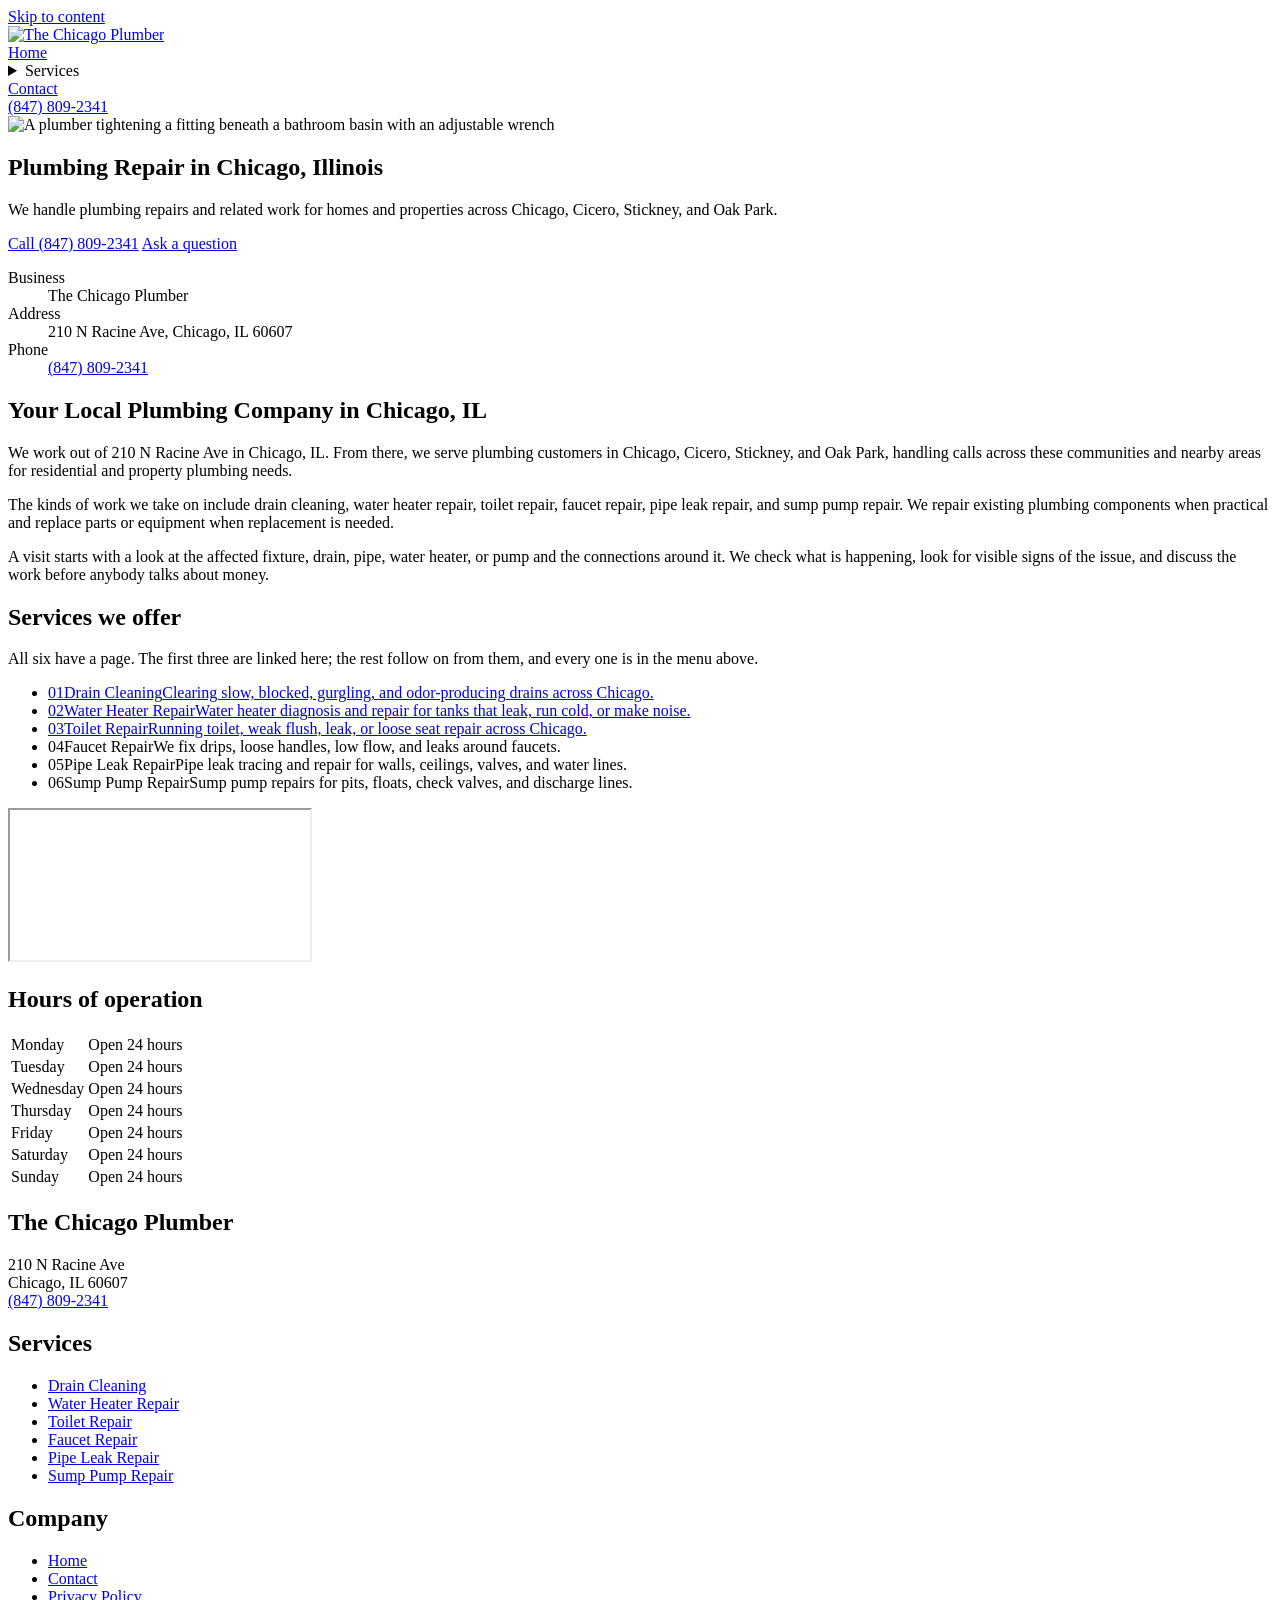
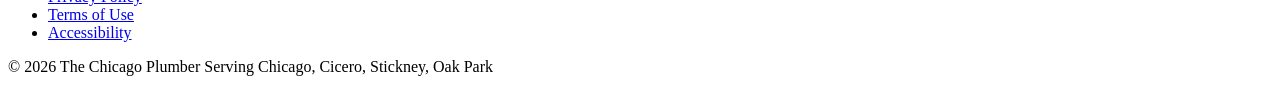
==== index.html @ 6c0dc8a8 "Create the site" ====
<!DOCTYPE html>
<html lang="en">
<head>
<meta charset="utf-8">
<meta name="viewport" content="width=device-width, initial-scale=1">
<title>The Chicago Plumber | Chicago, IL Plumbing</title>
<meta name="description" content="The Chicago Plumber provides drain, water heater, toilet, faucet, pipe leak, and sump pump repair in Chicago, IL, Cicero, Stickney, and Oak Park for local service.">
<link rel="canonical" href="https://7-y.xyz/the-chicago-plumber/">
<meta property="og:type" content="website">
<meta property="og:title" content="The Chicago Plumber | Chicago, IL Plumbing">
<meta property="og:description" content="The Chicago Plumber provides drain, water heater, toilet, faucet, pipe leak, and sump pump repair in Chicago, IL, Cicero, Stickney, and Oak Park for local service.">
<meta property="og:url" content="https://7-y.xyz/the-chicago-plumber/">
<link rel="stylesheet" href="assets/site.css">
<script type="application/ld+json">{"@context":"https://schema.org","@type":"Plumber","name":"The Chicago Plumber","url":"https://7-y.xyz/the-chicago-plumber/","address":{"@type":"PostalAddress","streetAddress":"210 N Racine Ave","addressLocality":"Chicago","addressRegion":"IL","postalCode":"60607","addressCountry":"US"},"telephone":"(847) 809-2341","image":"https://7-y.xyz/the-chicago-plumber/assets/hero-4.webp","areaServed":["Chicago","Cicero","Stickney","Oak Park"]}</script>
</head>
<body>

<a class="ledger-skip" href="#main">Skip to content</a>
<header class="ledger-head"><div class="ledger-shell ledger-head__row">
  <a class="ledger-brand" href="./">
    <img class="ledger-brand__mark" src="assets/logo.png" alt="The Chicago Plumber">
  </a>
  <nav class="ledger-menu" aria-label="Main">
    <a href="./" aria-current="page">Home</a>
    <details class="ledger-drop">
      <summary>Services</summary>
      <ul class="ledger-drop__list">
        <li class="ledger-drop__all"><a href="./#services">All services</a></li>
        <li><a href="drain-cleaning/">Drain Cleaning</a></li><li><a href="water-heater-repair/">Water Heater Repair</a></li><li><a href="toilet-repair/">Toilet Repair</a></li><li><a href="faucet-repair/">Faucet Repair</a></li><li><a href="pipe-leak-repair/">Pipe Leak Repair</a></li><li><a href="sump-pump-repair/">Sump Pump Repair</a></li>
      </ul>
    </details>
    <a href="contact/">Contact</a>
  </nav>
  <a class="ledger-ring" href="tel:+18478092341">(847) 809-2341</a>
</div></header>
<main id="main">


<section class="ledger-hero">
  <div class="ledger-hero__band">
    <img src="assets/hero-1.webp" width="1200" height="800" alt="A plumber tightening a fitting beneath a bathroom basin with an adjustable wrench"
         loading="eager" fetchpriority="high" decoding="async">
  </div>
  <div class="ledger-shell">
    <div class="ledger-hero__card">
      <h1>Plumbing Repair in Chicago, Illinois</h1>
      <p>We handle plumbing repairs and related work for homes and properties across Chicago, Cicero, Stickney, and Oak Park.</p>
      <p class="ledger-acts">
        <a class="ledger-act ledger-act--fill" href="tel:+18478092341">Call (847) 809-2341</a>
        <a class="ledger-act ledger-act--line" href="contact/">Ask a question</a>
      </p>
    </div>
  </div>
</section>

<div class="ledger-shell">
  <dl class="ledger-nap">
    <div><dt>Business</dt><dd>The Chicago Plumber</dd></div>
    <div><dt>Address</dt><dd>210 N Racine Ave, Chicago, IL 60607</dd></div>
    <div><dt>Phone</dt><dd><a href="tel:+18478092341">(847) 809-2341</a></dd></div>
  </dl>
</div>

<section class="ledger-block"><div class="ledger-shell">
  <div class="ledger-about">
    <h2>Your Local Plumbing Company in Chicago, IL</h2>
    <div class="ledger-about__text">
      <p>We work out of 210 N Racine Ave in Chicago, IL. From there, we serve plumbing customers in Chicago, Cicero, Stickney, and Oak Park, handling calls across these communities and nearby areas for residential and property plumbing needs.</p>
      <p>The kinds of work we take on include drain cleaning, water heater repair, toilet repair, faucet repair, pipe leak repair, and sump pump repair. We repair existing plumbing components when practical and replace parts or equipment when replacement is needed.</p>
      <p>A visit starts with a look at the affected fixture, drain, pipe, water heater, or pump and the connections around it. We check what is happening, look for visible signs of the issue, and discuss the work before anybody talks about money.</p>
    </div>
  </div>
</div></section>

<section class="ledger-block" id="services" style="padding-top:0"><div class="ledger-shell">
  <div class="ledger-block__lede">
    <h2>Services we offer</h2>
    <p>All six have a page. The first three are linked here; the rest follow
       on from them, and every one is in the menu above.</p>
  </div>
  <ul class="ledger-list"><li><a href="drain-cleaning/"><span class="ledger-list__n">01</span><span><span class="ledger-list__name">Drain Cleaning</span><span class="ledger-list__sub">Clearing slow, blocked, gurgling, and odor-producing drains across Chicago.</span></span></a></li><li><a href="water-heater-repair/"><span class="ledger-list__n">02</span><span><span class="ledger-list__name">Water Heater Repair</span><span class="ledger-list__sub">Water heater diagnosis and repair for tanks that leak, run cold, or make noise.</span></span></a></li><li><a href="toilet-repair/"><span class="ledger-list__n">03</span><span><span class="ledger-list__name">Toilet Repair</span><span class="ledger-list__sub">Running toilet, weak flush, leak, or loose seat repair across Chicago.</span></span></a></li><li><span class="ledger-list__row"><span class="ledger-list__n">04</span><span><span class="ledger-list__name">Faucet Repair</span><span class="ledger-list__sub">We fix drips, loose handles, low flow, and leaks around faucets.</span></span></span></li><li><span class="ledger-list__row"><span class="ledger-list__n">05</span><span><span class="ledger-list__name">Pipe Leak Repair</span><span class="ledger-list__sub">Pipe leak tracing and repair for walls, ceilings, valves, and water lines.</span></span></span></li><li><span class="ledger-list__row"><span class="ledger-list__n">06</span><span><span class="ledger-list__name">Sump Pump Repair</span><span class="ledger-list__sub">Sump pump repairs for pits, floats, check valves, and discharge lines.</span></span></span></li></ul>
</div></section>

<section class="ledger-block" id="visit" style="padding-top:0"><div class="ledger-shell">
  <div class="ledger-visit">
<div class="ledger-map">
  <iframe title="Map showing The Chicago Plumber" loading="lazy"
    referrerpolicy="no-referrer-when-downgrade"
    src="https://www.google.com/maps?q=210%20N%20Racine%20Ave%2C%20Chicago%2C%20IL%2060607&amp;z=15&amp;output=embed"></iframe>
</div>
<div class="ledger-hours">
  <h2>Hours of operation</h2>
  <table><tr><td>Monday</td><td>Open 24 hours</td></tr><tr><td>Tuesday</td><td>Open 24 hours</td></tr><tr><td>Wednesday</td><td>Open 24 hours</td></tr><tr><td>Thursday</td><td>Open 24 hours</td></tr><tr><td>Friday</td><td>Open 24 hours</td></tr><tr><td>Saturday</td><td>Open 24 hours</td></tr><tr><td>Sunday</td><td>Open 24 hours</td></tr></table>
</div></div>
</div></section>

</main>

<footer class="ledger-foot"><div class="ledger-shell">
  <div class="ledger-foot__spread">
    <div>
      <h2>The Chicago Plumber</h2>
      <p>210 N Racine Ave<br>Chicago, IL 60607<br>
         <a href="tel:+18478092341">(847) 809-2341</a></p>
      
    </div>
    <div><h2>Services</h2><ul><li><a href="drain-cleaning/">Drain Cleaning</a></li><li><a href="water-heater-repair/">Water Heater Repair</a></li><li><a href="toilet-repair/">Toilet Repair</a></li><li><a href="faucet-repair/">Faucet Repair</a></li><li><a href="pipe-leak-repair/">Pipe Leak Repair</a></li><li><a href="sump-pump-repair/">Sump Pump Repair</a></li></ul></div>
    <div><h2>Company</h2><ul>
      <li><a href="./">Home</a></li><li><a href="contact/">Contact</a></li><li><a href="privacy-policy/">Privacy Policy</a></li><li><a href="terms-of-use/">Terms of Use</a></li><li><a href="accessibility/">Accessibility</a></li>
    </ul></div>
  </div>
  <p class="ledger-foot__base">
    <span>&copy; 2026 The Chicago Plumber</span>
    <span>Serving Chicago, Cicero, Stickney, Oak Park</span>
  </p>
</div></footer>
</body>
</html>
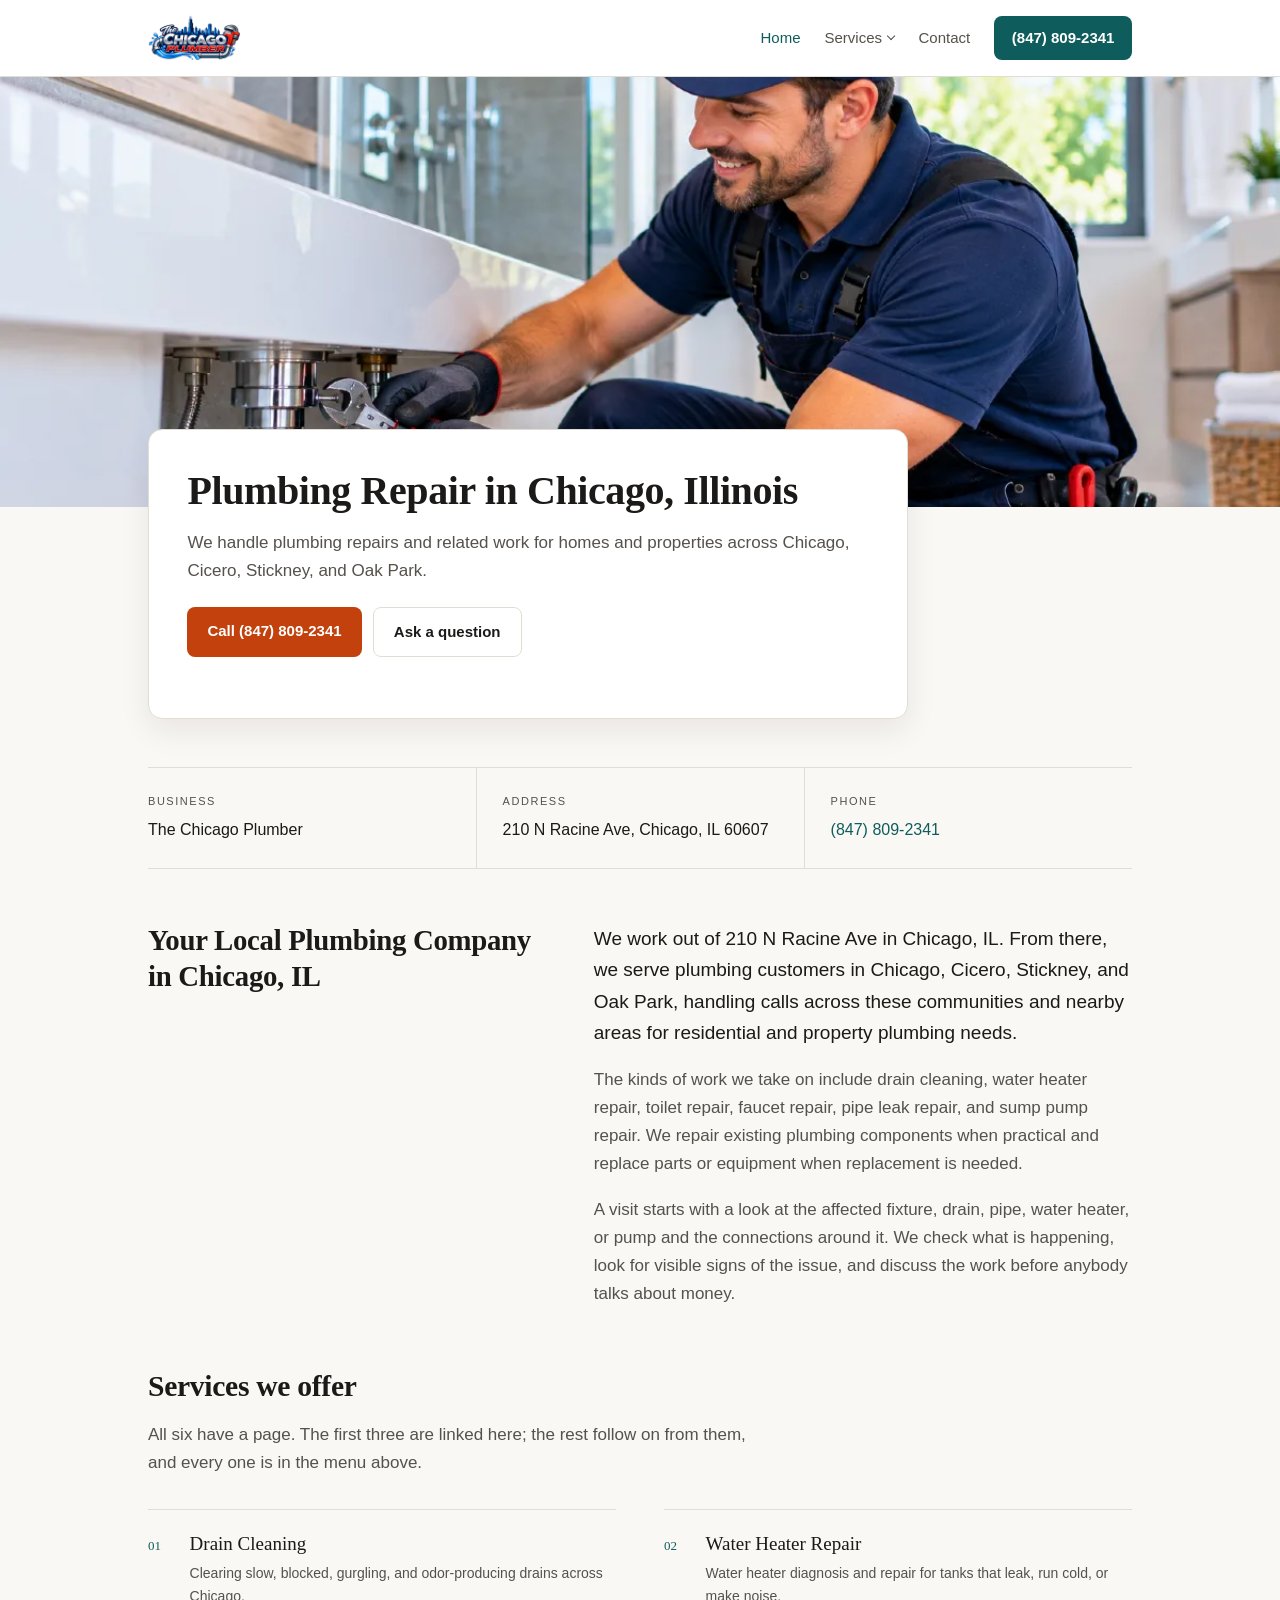
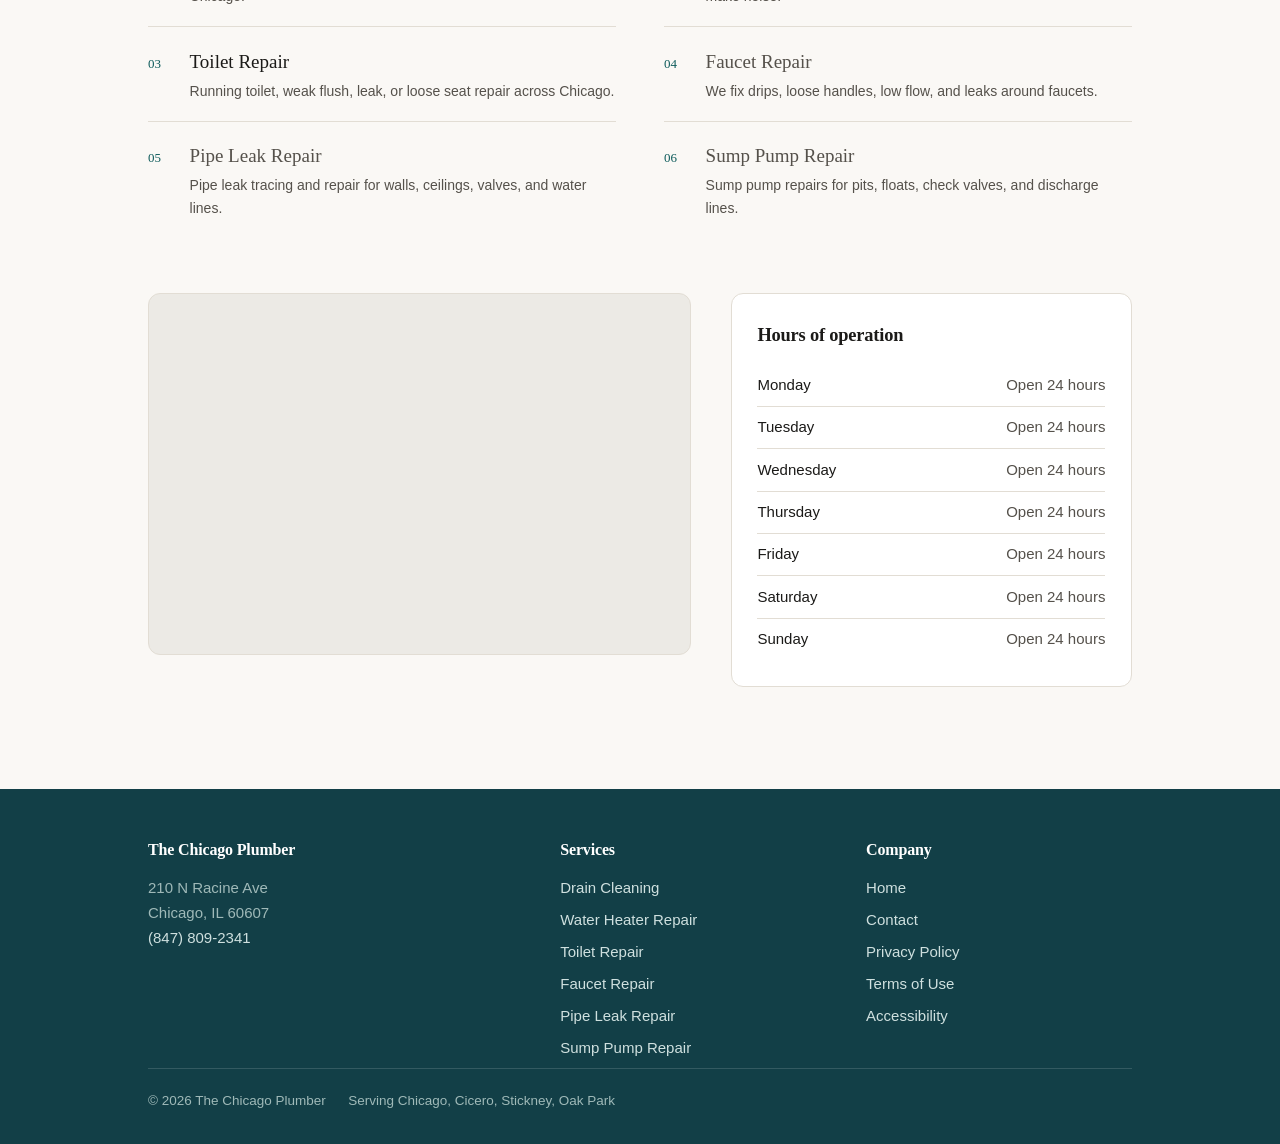
==== commit 4f36369e: "Publish The Chicago Plumber" ====
--- a/index.html
+++ b/index.html
@@ -11,6 +11,7 @@
 <meta property="og:description" content="The Chicago Plumber provides drain, water heater, toilet, faucet, pipe leak, and sump pump repair in Chicago, IL, Cicero, Stickney, and Oak Park for local service.">
 <meta property="og:url" content="https://7-y.xyz/the-chicago-plumber/">
 <link rel="stylesheet" href="assets/site.css">
+<meta name="google-site-verification" content="tL7XoaATLBn7eUr3jb_0nby5cy0ZdhgzSgJwIeB903M">
 <script type="application/ld+json">{"@context":"https://schema.org","@type":"Plumber","name":"The Chicago Plumber","url":"https://7-y.xyz/the-chicago-plumber/","address":{"@type":"PostalAddress","streetAddress":"210 N Racine Ave","addressLocality":"Chicago","addressRegion":"IL","postalCode":"60607","addressCountry":"US"},"telephone":"(847) 809-2341","image":"https://7-y.xyz/the-chicago-plumber/assets/hero-4.webp","areaServed":["Chicago","Cicero","Stickney","Oak Park"]}</script>
 </head>
 <body>
--- a/assets/site.css
+++ b/assets/site.css
@@ -0,0 +1,185 @@
+:root{
+  --lg-ink:#1b1a18; --lg-soft:#55514b; --lg-rule:#e2ddd4;
+  --lg-paper:#faf8f5; --lg-card:#fff;
+  --lg-accent:#0f5c5c; --lg-warm:#c2410c;
+  --lg-gutter:clamp(1.25rem,4vw,3rem);
+}
+*{box-sizing:border-box}
+body{margin:0;background:var(--lg-paper);color:var(--lg-ink);
+  font:17px/1.65 -apple-system,BlinkMacSystemFont,"Segoe UI",Roboto,Helvetica,Arial,sans-serif;
+  -webkit-font-smoothing:antialiased}
+h1,h2,h3{font-family:Georgia,"Iowan Old Style","Times New Roman",serif;
+  font-weight:600;letter-spacing:-.01em;margin:0}
+a{color:var(--lg-accent)}
+img{max-width:100%;display:block}
+.ledger-shell{max-width:1080px;margin:0 auto;padding:0 var(--lg-gutter)}
+.ledger-skip{position:absolute;left:-9999px}
+.ledger-skip:focus{left:1rem;top:1rem;background:#fff;padding:.6rem 1rem;z-index:99}
+
+/* header */
+.ledger-head{background:var(--lg-card);border-bottom:1px solid var(--lg-rule);position:sticky;top:0;z-index:9}
+.ledger-head__row{display:flex;align-items:center;gap:1.5rem;min-height:76px}
+.ledger-brand{display:flex;align-items:center;gap:.7rem;margin-right:auto;text-decoration:none;color:inherit}
+.ledger-brand__glyph{width:42px;height:42px;border-radius:9px;background:var(--lg-accent);color:#fff;
+  display:grid;place-items:center;font-family:Georgia,serif;font-size:19px;flex:0 0 auto}
+/* THE HEIGHT IS FIXED AND THE WIDTH FOLLOWS THE LOGO. It was a 42px SQUARE
+   with object-fit:contain, which letterboxes a wide lockup — a 400x90 logo
+   drew at about 42x9 and read as a smudge. Most trade logos are wider than
+   they are tall, so the dimension to pin is the height.
+   max-width keeps a very wide one from pushing the menu off the row. */
+.ledger-brand__mark{height:46px;width:auto;max-width:min(260px,46vw);object-fit:contain;
+  object-position:left center;flex:0 0 auto}
+.ledger-brand__name{font-family:Georgia,serif;font-size:17px;line-height:1.2}
+.ledger-brand__name small{display:block;font-family:inherit;font-size:12px;color:var(--lg-soft);
+  letter-spacing:.08em;text-transform:uppercase}
+.ledger-menu{display:flex;align-items:center;gap:1.5rem;font-size:15px}
+.ledger-menu a{color:var(--lg-soft);text-decoration:none}
+.ledger-menu a:hover,.ledger-menu a[aria-current]{color:var(--lg-accent)}
+
+/* the services menu — a <details>, so it works with no JavaScript at all */
+.ledger-drop{position:relative}
+.ledger-drop>summary{list-style:none;cursor:pointer;color:var(--lg-soft);
+  display:inline-flex;align-items:center;gap:.4rem;-webkit-tap-highlight-color:transparent}
+.ledger-drop>summary::-webkit-details-marker{display:none}
+.ledger-drop>summary::after{content:"";width:.34em;height:.34em;margin-top:-.22em;
+  border-right:1.6px solid currentColor;border-bottom:1.6px solid currentColor;transform:rotate(45deg)}
+.ledger-drop>summary:hover,.ledger-drop[open]>summary{color:var(--lg-accent)}
+.ledger-drop[open]>summary::after{margin-top:.1em;transform:rotate(225deg)}
+.ledger-drop>summary:focus-visible{outline:2px solid var(--lg-accent);outline-offset:4px;border-radius:3px}
+.ledger-drop__list{position:absolute;top:calc(100% + 1.15rem);left:-1.05rem;z-index:20;
+  min-width:min(264px,calc(100vw - 2.5rem));margin:0;padding:.4rem 0;list-style:none;
+  background:var(--lg-card);border:1px solid var(--lg-rule);border-radius:11px;
+  box-shadow:0 14px 34px rgba(20,16,10,.14)}
+.ledger-drop__list li{margin:0}
+.ledger-drop__list a{display:block;padding:.55rem 1.05rem;color:var(--lg-ink);font-size:15px;line-height:1.35}
+.ledger-drop__list a:hover,.ledger-drop__list a:focus{background:var(--lg-paper);color:var(--lg-accent)}
+.ledger-drop__list a[aria-current]{color:var(--lg-accent);font-weight:600}
+.ledger-drop__all a{color:var(--lg-soft);font-size:13px;letter-spacing:.07em;text-transform:uppercase}
+.ledger-ring{background:var(--lg-accent);color:#fff;text-decoration:none;font-weight:600;
+  padding:.62rem 1.1rem;border-radius:8px;font-size:15px;white-space:nowrap}
+
+/* hero */
+.ledger-hero__band{height:clamp(280px,38vw,430px);overflow:hidden;background:#d9d3c9}
+.ledger-hero__band img{width:100%;height:100%;object-fit:cover;object-position:center 42%}
+.ledger-hero__card{background:var(--lg-card);border:1px solid var(--lg-rule);border-radius:14px;
+  padding:clamp(1.5rem,4vw,2.4rem);margin-top:-78px;position:relative;max-width:760px;
+  box-shadow:0 12px 30px rgba(20,16,10,.08)}
+.ledger-hero__card h1{font-size:clamp(1.7rem,4.2vw,2.5rem);line-height:1.15}
+.ledger-hero__card p{color:var(--lg-soft);margin:.9rem 0 1.4rem}
+.ledger-acts{display:flex;gap:.7rem;flex-wrap:wrap;margin:0}
+.ledger-act{display:inline-block;text-decoration:none;font-weight:600;font-size:15px;
+  padding:.72rem 1.25rem;border-radius:8px}
+.ledger-act--fill{background:var(--lg-warm);color:#fff}
+.ledger-act--line{border:1px solid var(--lg-rule);color:var(--lg-ink)}
+
+/* name / address / phone */
+.ledger-nap{display:grid;grid-template-columns:repeat(3,1fr);margin:3rem 0 0;
+  border-top:1px solid var(--lg-rule);border-bottom:1px solid var(--lg-rule)}
+.ledger-nap>div{padding:1.5rem 1.6rem;border-left:1px solid var(--lg-rule)}
+.ledger-nap>div:first-child{border-left:0;padding-left:0}
+.ledger-nap dt{font-size:11px;letter-spacing:.14em;text-transform:uppercase;color:var(--lg-soft);margin-bottom:.45rem}
+.ledger-nap dd{margin:0;font-size:16px}
+.ledger-nap dd a{text-decoration:none}
+
+/* generic block */
+.ledger-block{padding:3.4rem 0}
+.ledger-block__lede{max-width:620px;margin-bottom:2rem}
+.ledger-block__lede h2{font-size:clamp(1.4rem,3vw,1.85rem)}
+.ledger-block__lede p{color:var(--lg-soft);margin:.6rem 0 0}
+
+/* who we are */
+.ledger-about{display:grid;grid-template-columns:.85fr 1.15fr;gap:3rem;align-items:start}
+.ledger-about h2{font-size:clamp(1.35rem,2.9vw,1.8rem);line-height:1.25}
+.ledger-about__text p{margin:0 0 1.1rem;color:var(--lg-soft)}
+.ledger-about__text p:first-child{font-size:19px;color:var(--lg-ink)}
+.ledger-about__text p:last-child{margin-bottom:0}
+
+/* services list */
+.ledger-list{list-style:none;margin:0;padding:0;display:grid;grid-template-columns:1fr 1fr;gap:0 3rem}
+.ledger-list li{border-top:1px solid var(--lg-rule)}
+.ledger-list a,.ledger-list__row{display:flex;gap:1rem;align-items:baseline;
+  padding:1.15rem 0;text-decoration:none;color:inherit}
+.ledger-list a:hover .ledger-list__name{color:var(--lg-accent)}
+.ledger-list__row{color:var(--lg-soft)}
+.ledger-list__row .ledger-list__name{color:var(--lg-soft)}
+.ledger-list__n{font-family:Georgia,serif;font-size:13px;color:var(--lg-accent);min-width:1.6rem}
+.ledger-list__name{font-family:Georgia,serif;font-size:19px;display:block}
+.ledger-list__sub{display:block;font-size:14px;color:var(--lg-soft);margin-top:.15rem}
+
+/* prose (service + legal pages) */
+.ledger-prose{max-width:720px}
+.ledger-prose h2{font-size:1.3rem;margin:2.4rem 0 .8rem}
+.ledger-prose h2:first-child{margin-top:0}
+.ledger-prose p{margin:0 0 1.05rem;color:var(--lg-soft)}
+.ledger-prose p.ledger-lead{font-size:19px;color:var(--lg-ink)}
+.ledger-prose ul{color:var(--lg-soft);padding-left:1.1rem}
+.ledger-prose li{margin-bottom:.5rem}
+
+/* the ring */
+.ledger-onward{border-top:1px solid var(--lg-rule);margin-top:2.8rem;padding-top:1.6rem;max-width:720px}
+.ledger-onward p{margin:0;color:var(--lg-soft)}
+
+/* map + hours */
+.ledger-visit{display:grid;grid-template-columns:1.15fr .85fr;gap:2.5rem;align-items:start}
+.ledger-map{border:1px solid var(--lg-rule);border-radius:12px;overflow:hidden;background:#eceae5}
+.ledger-map iframe{display:block;width:100%;height:360px;border:0}
+.ledger-hours{background:var(--lg-card);border:1px solid var(--lg-rule);border-radius:12px;padding:1.6rem}
+.ledger-hours h2{font-size:1.15rem;margin-bottom:.9rem}
+.ledger-hours table{width:100%;border-collapse:collapse;font-size:15px}
+.ledger-hours td{padding:.52rem 0;border-top:1px solid var(--lg-rule)}
+.ledger-hours tr:first-child td{border-top:0}
+.ledger-hours td:last-child{text-align:right;color:var(--lg-soft)}
+.ledger-hours .ledger-shut{color:#9b958c}
+
+/* contact */
+.ledger-contact{display:grid;grid-template-columns:1fr 1fr;gap:3rem;align-items:start}
+.ledger-form label{display:block;font-size:13px;letter-spacing:.06em;text-transform:uppercase;
+  color:var(--lg-soft);margin:0 0 .35rem}
+.ledger-form input,.ledger-form textarea{width:100%;font:inherit;font-size:16px;padding:.7rem .8rem;
+  border:1px solid var(--lg-rule);border-radius:8px;background:#fff;margin-bottom:1rem}
+.ledger-form textarea{min-height:140px;resize:vertical}
+.ledger-form button{font:inherit;font-weight:600;font-size:15px;padding:.75rem 1.4rem;border:0;
+  border-radius:8px;background:var(--lg-warm);color:#fff;cursor:pointer}
+.ledger-form__note{font-size:13.5px;color:var(--lg-soft);margin:.9rem 0 0}
+
+/* footer */
+.ledger-foot{background:#123f47;color:#cfe0df;margin-top:3rem;padding:3rem 0 2rem;font-size:15px}
+.ledger-foot a{color:#cfe0df;text-decoration:none}
+.ledger-foot a:hover{color:#fff;text-decoration:underline}
+.ledger-foot__spread{display:grid;grid-template-columns:1.4fr 1fr 1fr;gap:2.5rem}
+.ledger-foot h2{font-family:Georgia,serif;color:#fff;font-size:1rem;margin:0 0 .8rem;font-weight:600}
+.ledger-foot ul{list-style:none;margin:0;padding:0}
+.ledger-foot li{margin-bottom:.45rem}
+.ledger-foot p{margin:0;color:#9fb9b8}
+.ledger-badges{display:flex;gap:.6rem;margin-top:1rem}
+.ledger-badges a{width:36px;height:36px;border-radius:50%;background:rgba(255,255,255,.1);
+  display:grid;place-items:center}
+.ledger-badges a:hover{background:rgba(255,255,255,.2)}
+.ledger-badges svg{width:17px;height:17px;fill:#fff;display:block}
+.ledger-foot__base{border-top:1px solid rgba(255,255,255,.14);margin-top:2.2rem;padding-top:1.3rem;
+  display:flex;gap:1.4rem;flex-wrap:wrap;font-size:13.5px;color:#9fb9b8}
+
+@media (max-width:820px){
+  /* THE MENU USED TO BE display:none HERE, AND THAT IS WHY IT HAD TO GO.
+   *
+   * Below 820px — which is most of the traffic a local trade site gets — the
+   * header had a logo and a phone button and no navigation whatsoever. The
+   * footer carried everything, so nothing was unreachable, but reaching a
+   * service page meant scrolling past the whole page first. There is no
+   * hamburger to open because there is no JavaScript; the row wraps instead
+   * and the menu sits on its own line under a hairline. */
+  .ledger-head__row{flex-wrap:wrap;min-height:0;padding-top:.75rem;padding-bottom:.1rem;gap:.8rem 1.2rem}
+  /* The phone button shares the top row with the logo on a narrow screen,
+     so the logo gives up a little height and a lot of width. */
+  .ledger-brand__mark{height:40px;max-width:min(190px,44vw)}
+  .ledger-menu{order:3;flex-basis:100%;flex-wrap:wrap;gap:.4rem 1.15rem;font-size:14.5px;
+    border-top:1px solid var(--lg-rule);margin-top:.15rem;padding:.65rem 0}
+  .ledger-drop__list{top:calc(100% + .7rem);left:-.9rem}
+  .ledger-nap{grid-template-columns:1fr}
+  .ledger-nap>div{border-left:0;border-top:1px solid var(--lg-rule);padding-left:0}
+  .ledger-nap>div:first-child{border-top:0}
+  .ledger-list{grid-template-columns:1fr;gap:0}
+  .ledger-about,.ledger-visit,.ledger-contact{grid-template-columns:1fr;gap:1.2rem}
+  .ledger-foot__spread{grid-template-columns:1fr}
+  .ledger-hero__card{margin-top:-50px}
+}
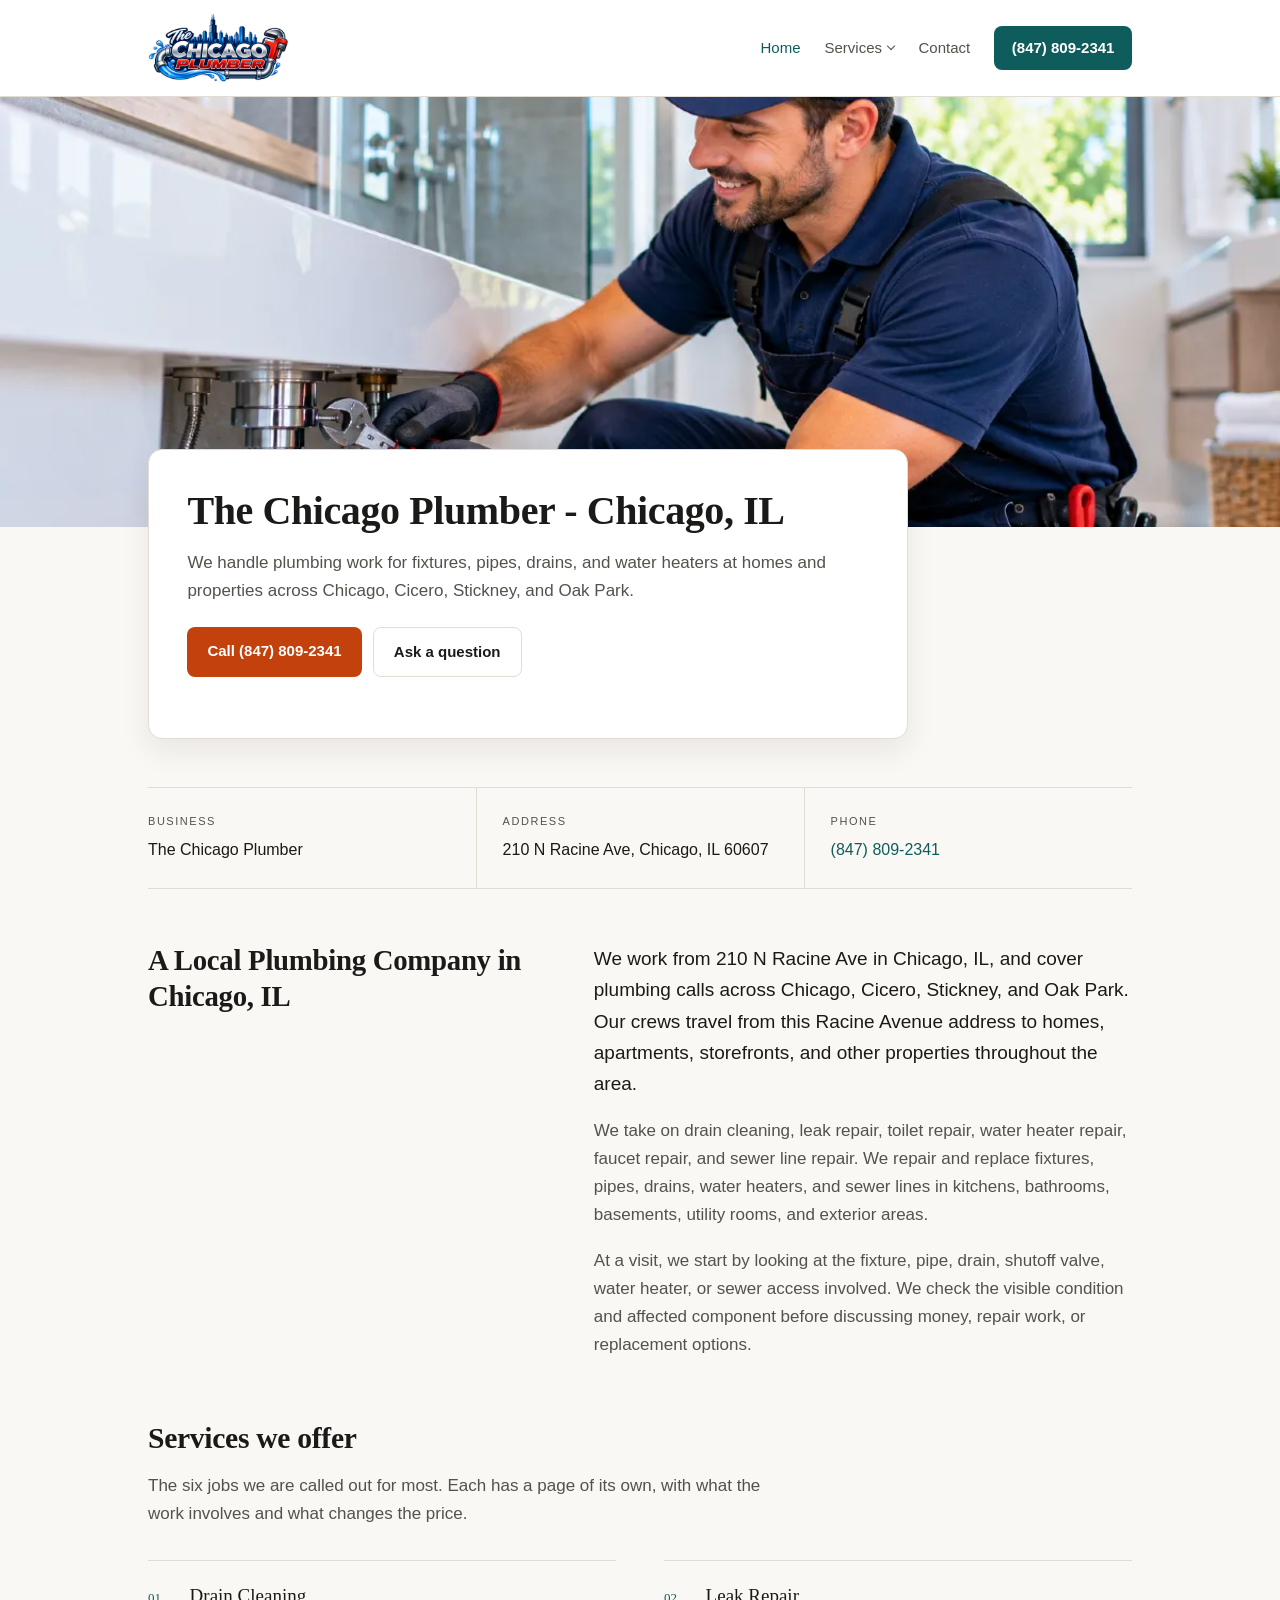
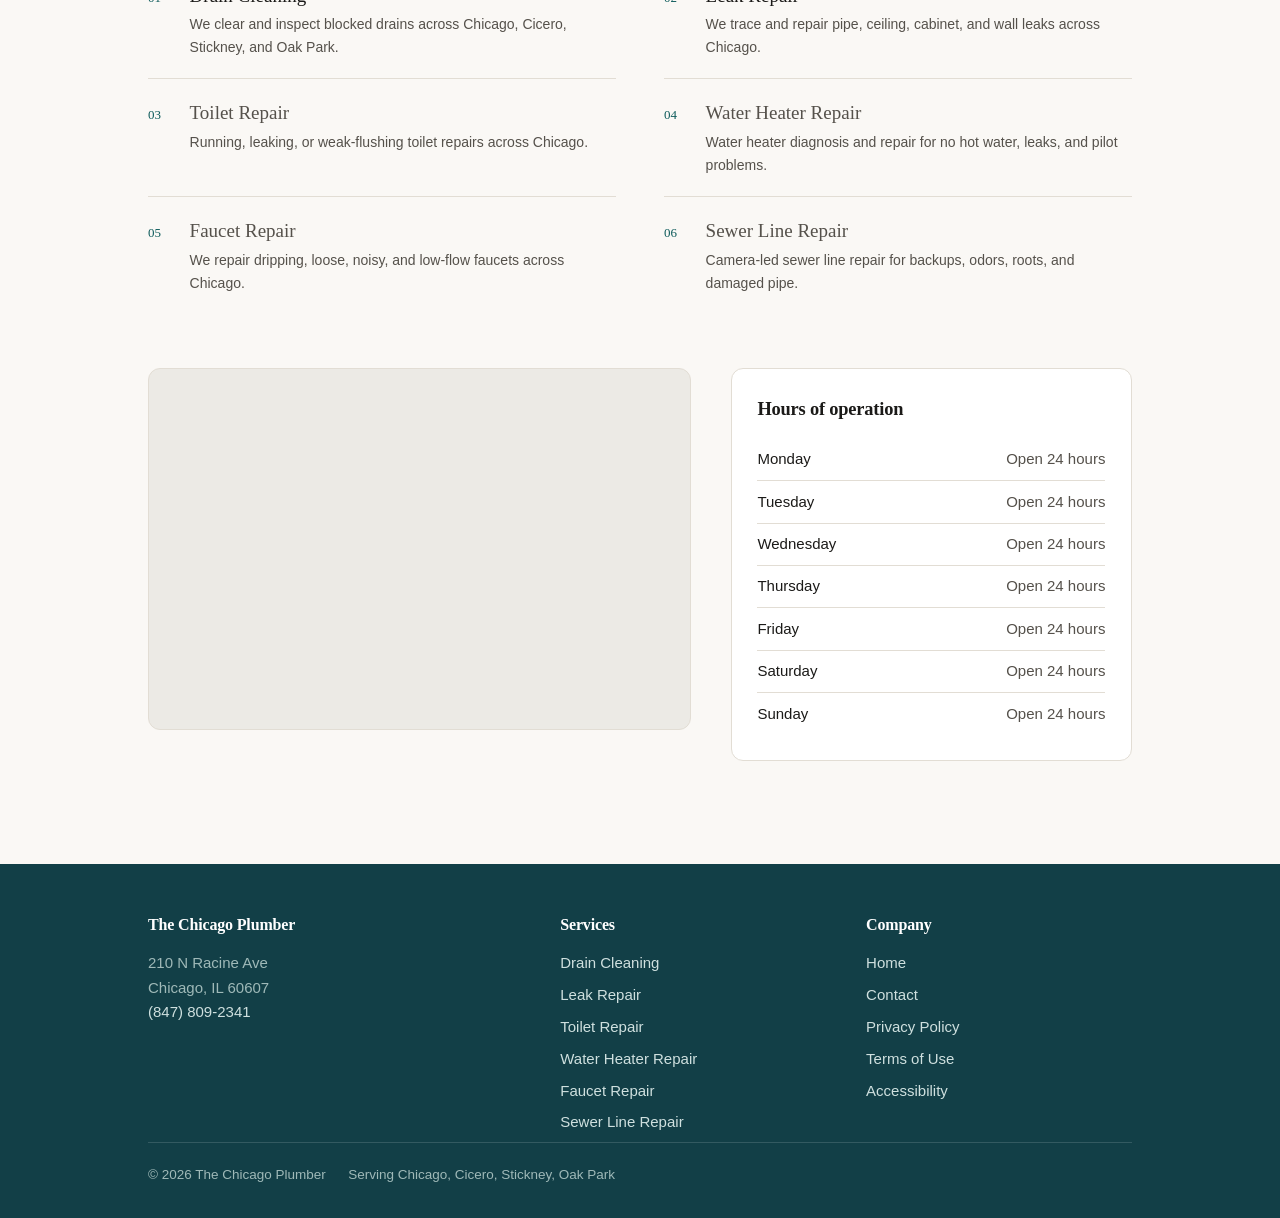
==== commit b8363239: "Publish The Chicago Plumber" ====
--- a/index.html
+++ b/index.html
@@ -4,15 +4,14 @@
 <meta charset="utf-8">
 <meta name="viewport" content="width=device-width, initial-scale=1">
 <title>The Chicago Plumber | Chicago, IL Plumbing</title>
-<meta name="description" content="The Chicago Plumber provides drain, water heater, toilet, faucet, pipe leak, and sump pump repair in Chicago, IL, Cicero, Stickney, and Oak Park for local service.">
-<link rel="canonical" href="https://7-y.xyz/the-chicago-plumber/">
+<meta name="description" content="The Chicago Plumber provides drain, leak, toilet, water heater, faucet, and sewer line repair for properties in Chicago, IL, Cicero, Stickney, and Oak Park.">
+<link rel="canonical" href="https://the-chicago-plumber.7-y.xyz/">
 <meta property="og:type" content="website">
 <meta property="og:title" content="The Chicago Plumber | Chicago, IL Plumbing">
-<meta property="og:description" content="The Chicago Plumber provides drain, water heater, toilet, faucet, pipe leak, and sump pump repair in Chicago, IL, Cicero, Stickney, and Oak Park for local service.">
-<meta property="og:url" content="https://7-y.xyz/the-chicago-plumber/">
+<meta property="og:description" content="The Chicago Plumber provides drain, leak, toilet, water heater, faucet, and sewer line repair for properties in Chicago, IL, Cicero, Stickney, and Oak Park.">
+<meta property="og:url" content="https://the-chicago-plumber.7-y.xyz/">
 <link rel="stylesheet" href="assets/site.css">
-<meta name="google-site-verification" content="tL7XoaATLBn7eUr3jb_0nby5cy0ZdhgzSgJwIeB903M">
-<script type="application/ld+json">{"@context":"https://schema.org","@type":"Plumber","name":"The Chicago Plumber","url":"https://7-y.xyz/the-chicago-plumber/","address":{"@type":"PostalAddress","streetAddress":"210 N Racine Ave","addressLocality":"Chicago","addressRegion":"IL","postalCode":"60607","addressCountry":"US"},"telephone":"(847) 809-2341","image":"https://7-y.xyz/the-chicago-plumber/assets/hero-4.webp","areaServed":["Chicago","Cicero","Stickney","Oak Park"]}</script>
+<script type="application/ld+json">{"@context":"https://schema.org","@type":"Plumber","name":"The Chicago Plumber","url":"https://the-chicago-plumber.7-y.xyz/","address":{"@type":"PostalAddress","streetAddress":"210 N Racine Ave","addressLocality":"Chicago","addressRegion":"IL","postalCode":"60607","addressCountry":"US"},"telephone":"(847) 809-2341","image":"https://the-chicago-plumber.7-y.xyz/assets/hero-4.webp","areaServed":["Chicago","Cicero","Stickney","Oak Park"]}</script>
 </head>
 <body>
 
@@ -27,7 +26,7 @@
       <summary>Services</summary>
       <ul class="ledger-drop__list">
         <li class="ledger-drop__all"><a href="./#services">All services</a></li>
-        <li><a href="drain-cleaning/">Drain Cleaning</a></li><li><a href="water-heater-repair/">Water Heater Repair</a></li><li><a href="toilet-repair/">Toilet Repair</a></li><li><a href="faucet-repair/">Faucet Repair</a></li><li><a href="pipe-leak-repair/">Pipe Leak Repair</a></li><li><a href="sump-pump-repair/">Sump Pump Repair</a></li>
+        <li><a href="drain-cleaning/">Drain Cleaning</a></li><li><a href="leak-repair/">Leak Repair</a></li><li><a href="toilet-repair/">Toilet Repair</a></li><li><a href="water-heater-repair/">Water Heater Repair</a></li><li><a href="faucet-repair/">Faucet Repair</a></li><li><a href="sewer-line-repair/">Sewer Line Repair</a></li>
       </ul>
     </details>
     <a href="contact/">Contact</a>
@@ -44,8 +43,8 @@
   </div>
   <div class="ledger-shell">
     <div class="ledger-hero__card">
-      <h1>Plumbing Repair in Chicago, Illinois</h1>
-      <p>We handle plumbing repairs and related work for homes and properties across Chicago, Cicero, Stickney, and Oak Park.</p>
+      <h1>The Chicago Plumber - Chicago, IL</h1>
+      <p>We handle plumbing work for fixtures, pipes, drains, and water heaters at homes and properties across Chicago, Cicero, Stickney, and Oak Park.</p>
       <p class="ledger-acts">
         <a class="ledger-act ledger-act--fill" href="tel:+18478092341">Call (847) 809-2341</a>
         <a class="ledger-act ledger-act--line" href="contact/">Ask a question</a>
@@ -64,11 +63,11 @@
 
 <section class="ledger-block"><div class="ledger-shell">
   <div class="ledger-about">
-    <h2>Your Local Plumbing Company in Chicago, IL</h2>
+    <h2>A Local Plumbing Company in Chicago, IL</h2>
     <div class="ledger-about__text">
-      <p>We work out of 210 N Racine Ave in Chicago, IL. From there, we serve plumbing customers in Chicago, Cicero, Stickney, and Oak Park, handling calls across these communities and nearby areas for residential and property plumbing needs.</p>
-      <p>The kinds of work we take on include drain cleaning, water heater repair, toilet repair, faucet repair, pipe leak repair, and sump pump repair. We repair existing plumbing components when practical and replace parts or equipment when replacement is needed.</p>
-      <p>A visit starts with a look at the affected fixture, drain, pipe, water heater, or pump and the connections around it. We check what is happening, look for visible signs of the issue, and discuss the work before anybody talks about money.</p>
+      <p>We work from 210 N Racine Ave in Chicago, IL, and cover plumbing calls across Chicago, Cicero, Stickney, and Oak Park. Our crews travel from this Racine Avenue address to homes, apartments, storefronts, and other properties throughout the area.</p>
+      <p>We take on drain cleaning, leak repair, toilet repair, water heater repair, faucet repair, and sewer line repair. We repair and replace fixtures, pipes, drains, water heaters, and sewer lines in kitchens, bathrooms, basements, utility rooms, and exterior areas.</p>
+      <p>At a visit, we start by looking at the fixture, pipe, drain, shutoff valve, water heater, or sewer access involved. We check the visible condition and affected component before discussing money, repair work, or replacement options.</p>
     </div>
   </div>
 </div></section>
@@ -76,10 +75,11 @@
 <section class="ledger-block" id="services" style="padding-top:0"><div class="ledger-shell">
   <div class="ledger-block__lede">
     <h2>Services we offer</h2>
-    <p>All six have a page. The first three are linked here; the rest follow
-       on from them, and every one is in the menu above.</p>
+    <p>The six jobs we are called out for most. Each has a page of its own, with what the work involves and what changes the price.</p>
+    
+
   </div>
-  <ul class="ledger-list"><li><a href="drain-cleaning/"><span class="ledger-list__n">01</span><span><span class="ledger-list__name">Drain Cleaning</span><span class="ledger-list__sub">Clearing slow, blocked, gurgling, and odor-producing drains across Chicago.</span></span></a></li><li><a href="water-heater-repair/"><span class="ledger-list__n">02</span><span><span class="ledger-list__name">Water Heater Repair</span><span class="ledger-list__sub">Water heater diagnosis and repair for tanks that leak, run cold, or make noise.</span></span></a></li><li><a href="toilet-repair/"><span class="ledger-list__n">03</span><span><span class="ledger-list__name">Toilet Repair</span><span class="ledger-list__sub">Running toilet, weak flush, leak, or loose seat repair across Chicago.</span></span></a></li><li><span class="ledger-list__row"><span class="ledger-list__n">04</span><span><span class="ledger-list__name">Faucet Repair</span><span class="ledger-list__sub">We fix drips, loose handles, low flow, and leaks around faucets.</span></span></span></li><li><span class="ledger-list__row"><span class="ledger-list__n">05</span><span><span class="ledger-list__name">Pipe Leak Repair</span><span class="ledger-list__sub">Pipe leak tracing and repair for walls, ceilings, valves, and water lines.</span></span></span></li><li><span class="ledger-list__row"><span class="ledger-list__n">06</span><span><span class="ledger-list__name">Sump Pump Repair</span><span class="ledger-list__sub">Sump pump repairs for pits, floats, check valves, and discharge lines.</span></span></span></li></ul>
+  <ul class="ledger-list"><li><a href="drain-cleaning/"><span class="ledger-list__n">01</span><span><span class="ledger-list__name">Drain Cleaning</span><span class="ledger-list__sub">We clear and inspect blocked drains across Chicago, Cicero, Stickney, and Oak Park.</span></span></a></li><li><a href="leak-repair/"><span class="ledger-list__n">02</span><span><span class="ledger-list__name">Leak Repair</span><span class="ledger-list__sub">We trace and repair pipe, ceiling, cabinet, and wall leaks across Chicago.</span></span></a></li><li><span class="ledger-list__row"><span class="ledger-list__n">03</span><span><span class="ledger-list__name">Toilet Repair</span><span class="ledger-list__sub">Running, leaking, or weak-flushing toilet repairs across Chicago.</span></span></span></li><li><span class="ledger-list__row"><span class="ledger-list__n">04</span><span><span class="ledger-list__name">Water Heater Repair</span><span class="ledger-list__sub">Water heater diagnosis and repair for no hot water, leaks, and pilot problems.</span></span></span></li><li><span class="ledger-list__row"><span class="ledger-list__n">05</span><span><span class="ledger-list__name">Faucet Repair</span><span class="ledger-list__sub">We repair dripping, loose, noisy, and low-flow faucets across Chicago.</span></span></span></li><li><span class="ledger-list__row"><span class="ledger-list__n">06</span><span><span class="ledger-list__name">Sewer Line Repair</span><span class="ledger-list__sub">Camera-led sewer line repair for backups, odors, roots, and damaged pipe.</span></span></span></li></ul>
 </div></section>
 
 <section class="ledger-block" id="visit" style="padding-top:0"><div class="ledger-shell">
@@ -105,7 +105,7 @@
          <a href="tel:+18478092341">(847) 809-2341</a></p>
       
     </div>
-    <div><h2>Services</h2><ul><li><a href="drain-cleaning/">Drain Cleaning</a></li><li><a href="water-heater-repair/">Water Heater Repair</a></li><li><a href="toilet-repair/">Toilet Repair</a></li><li><a href="faucet-repair/">Faucet Repair</a></li><li><a href="pipe-leak-repair/">Pipe Leak Repair</a></li><li><a href="sump-pump-repair/">Sump Pump Repair</a></li></ul></div>
+    <div><h2>Services</h2><ul><li><a href="drain-cleaning/">Drain Cleaning</a></li><li><a href="leak-repair/">Leak Repair</a></li><li><a href="toilet-repair/">Toilet Repair</a></li><li><a href="water-heater-repair/">Water Heater Repair</a></li><li><a href="faucet-repair/">Faucet Repair</a></li><li><a href="sewer-line-repair/">Sewer Line Repair</a></li></ul></div>
     <div><h2>Company</h2><ul>
       <li><a href="./">Home</a></li><li><a href="contact/">Contact</a></li><li><a href="privacy-policy/">Privacy Policy</a></li><li><a href="terms-of-use/">Terms of Use</a></li><li><a href="accessibility/">Accessibility</a></li>
     </ul></div>
--- a/assets/site.css
+++ b/assets/site.css
@@ -18,16 +18,31 @@
 
 /* header */
 .ledger-head{background:var(--lg-card);border-bottom:1px solid var(--lg-rule);position:sticky;top:0;z-index:9}
-.ledger-head__row{display:flex;align-items:center;gap:1.5rem;min-height:76px}
+/* 84px, RAISED WITH THE LOGO. The row's height has to be settled before the
+   image loads or the header jumps as it arrives — which is why the mark
+   carries no width/height attributes. A 55px logo in a 76px row left four
+   pixels of air above and below it. */
+.ledger-head__row{display:flex;align-items:center;gap:1.5rem;min-height:96px}
 .ledger-brand{display:flex;align-items:center;gap:.7rem;margin-right:auto;text-decoration:none;color:inherit}
 .ledger-brand__glyph{width:42px;height:42px;border-radius:9px;background:var(--lg-accent);color:#fff;
   display:grid;place-items:center;font-family:Georgia,serif;font-size:19px;flex:0 0 auto}
-/* THE HEIGHT IS FIXED AND THE WIDTH FOLLOWS THE LOGO. It was a 42px SQUARE
-   with object-fit:contain, which letterboxes a wide lockup — a 400x90 logo
-   drew at about 42x9 and read as a smudge. Most trade logos are wider than
-   they are tall, so the dimension to pin is the height.
-   max-width keeps a very wide one from pushing the menu off the row. */
-.ledger-brand__mark{height:46px;width:auto;max-width:min(260px,46vw);object-fit:contain;
+/* THE HEIGHT IS FIXED AND THE WIDTH FOLLOWS THE LOGO. A 42px SQUARE with
+   object-fit:contain letterboxes a wide lockup — a 400x90 logo drew at about
+   42x9 and read as a smudge — so the dimension to pin is the height.
+
+   53px -> 70px ON 30 OCTOBER, AND THE REASON IS THE ASPECT RATIO RATHER THAN
+   THE NUMBER. Pinning height suits a WIDE lockup: at 4.4:1, 53px tall comes
+   out 235px wide and fills the header. Edwin's own logo is about 1.5:1, and
+   at 53px tall it came out 80px wide — the rule working exactly as written,
+   and a logo a third the presence of the one it was designed around.
+
+       PINNING ONE DIMENSION SIZES ONE SHAPE WELL
+       AND EVERY OTHER SHAPE BY ACCIDENT.
+
+   max-width is what protects the wide ones: at 70px tall a 4.4:1 lockup
+   wants 308px and is capped at 320, so it is unaffected. A squarer logo
+   gains the whole difference. */
+.ledger-brand__mark{height:70px;width:auto;max-width:min(320px,54vw);object-fit:contain;
   object-position:left center;flex:0 0 auto}
 .ledger-brand__name{font-family:Georgia,serif;font-size:17px;line-height:1.2}
 .ledger-brand__name small{display:block;font-family:inherit;font-size:12px;color:var(--lg-soft);
@@ -171,7 +186,7 @@
   .ledger-head__row{flex-wrap:wrap;min-height:0;padding-top:.75rem;padding-bottom:.1rem;gap:.8rem 1.2rem}
   /* The phone button shares the top row with the logo on a narrow screen,
      so the logo gives up a little height and a lot of width. */
-  .ledger-brand__mark{height:40px;max-width:min(190px,44vw)}
+  .ledger-brand__mark{height:60px;max-width:min(268px,54vw)}
   .ledger-menu{order:3;flex-basis:100%;flex-wrap:wrap;gap:.4rem 1.15rem;font-size:14.5px;
     border-top:1px solid var(--lg-rule);margin-top:.15rem;padding:.65rem 0}
   .ledger-drop__list{top:calc(100% + .7rem);left:-.9rem}
